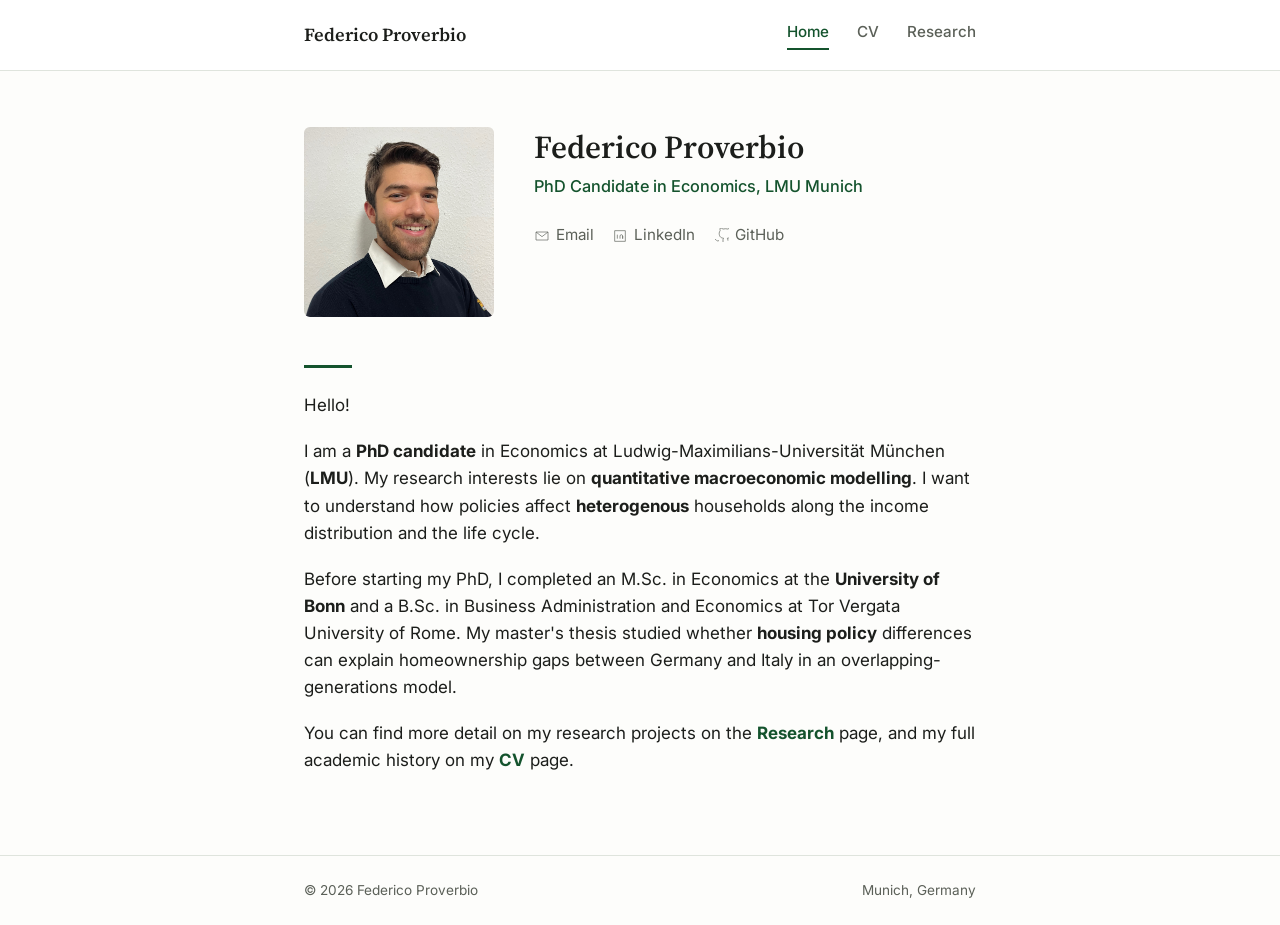
==== index.html @ a1dd807e "Adjusted bold fonts" ====
<!DOCTYPE html>
<html lang="en">
<head>
<meta charset="UTF-8">
<meta name="viewport" content="width=device-width, initial-scale=1">
<title>Federico Proverbio</title>
<meta name="description" content="Federico Proverbio — PhD Candidate in Economics, LMU.">
<link rel="stylesheet" href="style.css">
</head>
<body>

<nav class="site-nav">
  <div class="wrap">
    <a class="brand" href="index.html">Federico Proverbio</a>
    <div class="links">
      <a href="index.html" class="active">Home</a>
      <a href="cv.html">CV</a>
      <a href="research.html">Research</a>
    </div>
  </div>
</nav>

<main>
  <div class="wrap">

    <section class="hero">
      <img src="images/Federico_Photo.JPG" alt="Photo of Federico Proverbio">
      <div class="hero-text">
        <h1>Federico Proverbio</h1>
        <div class="role">PhD Candidate in Economics, LMU Munich</div>
        <div class="contact-row">
          <a href="mailto:Federico.Proverbio@lmu.de">
            <svg viewBox="0 0 24 24"><path d="M3 6h18v12H3z"/><path d="M3 6l9 7 9-7"/></svg>
            Email
          </a>
          <a href="https://www.linkedin.com/in/federico-proverbio" target="_blank" rel="noopener">
            <svg viewBox="0 0 24 24"><path d="M4 4h16v16H4z" stroke-linejoin="round"/><path d="M8 10v6M8 7v.01M12 16v-4c0-1.2 1-2 2-2s2 .8 2 2v4M16 16v-4"/></svg>
            LinkedIn
          </a>
          <a href="https://github.com/federicoproverbio03" target="_blank" rel="noopener">
            <svg viewBox="0 0 24 24"><path d="M9 19c-4 1.5-4-2-6-2m12 4v-3.4c0-1 .3-1.6 1-2.2-3.3-.4-6.7-1.6-6.7-7.4 0-1.6.6-3 1.5-4-.2-.4-.7-2 .1-4 0 0 1.3-.4 4.1 1.6a14 14 0 0 1 7.4 0c2.8-2 4.1-1.6 4.1-1.6.8 2 .3 3.6.1 4 1 1 1.5 2.4 1.5 4 0 5.8-3.4 7-6.7 7.4.5.5 1 1.4 1 2.8V19"/></svg>
            GitHub
          </a>
        </div>
      </div>
    </section>

    <hr class="hero-rule">

    <section class="bio">
      <p>
      </p>
        Hello!
      </p>
        I am a <b>PhD candidate</b> in Economics at Ludwig-Maximilians-Universität München (<b>LMU</b>).

       My research interests lie on <b>quantitative macroeconomic modelling</b>. I want to understand how
       policies affect <b>heterogenous</b> households along the income distribution and the life cycle. 
      </p>
      <p>
        Before starting my PhD, I completed an M.Sc. in Economics at the <b>University of Bonn</b>
        and a B.Sc. in Business Administration and Economics at Tor Vergata University
        of Rome. My master's thesis studied whether <b>housing policy</b> differences can explain
        homeownership gaps between Germany and Italy in an overlapping-generations model.
      </p>
      <p>
        You can find more detail on my research projects on the
        <b><a href="research.html">Research</a></b> page, and my full academic history on my
        <b><a href="cv.html">CV</a></b> page.
      </p>
    </section>

  </div>
</main>

<footer>
  <div class="wrap">
    <span>© 2026 Federico Proverbio</span>
    <span>Munich, Germany</span>
  </div>
</footer>

</body>
</html>
---- style.css ----
/* ============================================================
   Federico Proverbio — academic site
   ============================================================ */

@import url('https://fonts.googleapis.com/css2?family=Source+Serif+4:opsz,wght@8..60,400;8..60,600;8..60,700&family=Inter:wght@400;500;600&display=swap');

:root {
  --bg: #fdfdfb;
  --surface: #ffffff;
  --ink: #1c1e1b;
  --ink-muted: #5b6058;
  --accent: #14532d;
  --accent-soft: #e4ede6;
  --border: #dfe4dd;
  --max-width: 720px;
}

* { box-sizing: border-box; }

html {
  scroll-behavior: smooth;
}

body {
  margin: 0;
  background: var(--bg);
  color: var(--ink);
  font-family: 'Inter', -apple-system, BlinkMacSystemFont, 'Segoe UI', sans-serif;
  font-size: 17px;
  line-height: 1.6;
  -webkit-font-smoothing: antialiased;
}

a {
  color: var(--accent);
  text-decoration: none;
}
a:hover, a:focus-visible {
  text-decoration: underline;
}

h1, h2, h3 {
  font-family: 'Source Serif 4', Georgia, serif;
  font-weight: 600;
  color: var(--ink);
  line-height: 1.25;
  margin: 0 0 0.5em;
}

/* ---------- Layout shell ---------- */
.wrap {
  max-width: var(--max-width);
  margin: 0 auto;
  padding: 0 24px;
}

/* ---------- Nav ---------- */
.site-nav {
  border-bottom: 1px solid var(--border);
  background: var(--surface);
}
.site-nav .wrap {
  display: flex;
  align-items: center;
  justify-content: space-between;
  padding-top: 20px;
  padding-bottom: 20px;
  flex-wrap: wrap;
  gap: 12px;
}
.site-nav .brand {
  font-family: 'Source Serif 4', Georgia, serif;
  font-weight: 600;
  font-size: 1.15rem;
  color: var(--ink);
  text-decoration: none;
}
.site-nav .links {
  display: flex;
  gap: 28px;
}
.site-nav .links a {
  color: var(--ink-muted);
  font-size: 0.95rem;
  font-weight: 500;
  padding-bottom: 4px;
  border-bottom: 2px solid transparent;
}
.site-nav .links a:hover,
.site-nav .links a.active {
  color: var(--accent);
  text-decoration: none;
  border-bottom-color: var(--accent);
}

/* ---------- Main / footer ---------- */
main {
  padding: 56px 0 40px;
}
footer {
  border-top: 1px solid var(--border);
  margin-top: 40px;
}
footer .wrap {
  padding: 24px;
  font-size: 0.85rem;
  color: var(--ink-muted);
  display: flex;
  justify-content: space-between;
  flex-wrap: wrap;
  gap: 8px;
}

/* ---------- Hero (home page) ---------- */
.hero {
  display: flex;
  gap: 40px;
  align-items: flex-start;
  margin-bottom: 48px;
}
.hero img {
  width: 190px;
  height: 190px;
  object-fit: cover;
  border-radius: 6px;
  flex-shrink: 0;
}
.hero-text h1 {
  font-size: 2rem;
  margin-bottom: 6px;
}
.hero-text .role {
  color: var(--accent);
  font-weight: 500;
  margin-bottom: 18px;
  font-size: 1.02rem;
}
.hero-rule {
  width: 48px;
  height: 3px;
  background: var(--accent);
  border: none;
  margin: 8px 0 24px;
}

.bio p {
  margin: 0 0 1.1em;
  color: var(--ink);
}
.bio p:last-child { margin-bottom: 0; }

/* ---------- Contact row ---------- */
.contact-row {
  display: flex;
  flex-wrap: wrap;
  gap: 18px;
  margin-top: 24px;
  font-size: 0.95rem;
}
.contact-row a {
  color: var(--ink-muted);
  display: inline-flex;
  align-items: center;
  gap: 6px;
}
.contact-row a:hover { color: var(--accent); text-decoration: none; }
.contact-row svg { width: 16px; height: 16px; stroke: currentColor; fill: none; }

/* ---------- Section heading pattern (echoes the CV's green rule) ---------- */
.section-title {
  font-size: 1.4rem;
  margin-bottom: 4px;
}
.section-rule {
  border: none;
  height: 2px;
  background: var(--accent);
  width: 100%;
  margin: 0 0 28px;
  opacity: 0.85;
}

/* ---------- CV page ---------- */
.cv-download {
  display: inline-flex;
  align-items: center;
  gap: 8px;
  background: var(--accent);
  color: #fff;
  padding: 11px 20px;
  border-radius: 5px;
  font-weight: 500;
  font-size: 0.95rem;
  margin: 6px 0 32px;
}
.cv-download:hover {
  background: #0f3f22;
  text-decoration: none;
  color: #fff;
}
.pdf-frame {
  width: 100%;
  height: 780px;
  border: 1px solid var(--border);
  border-radius: 6px;
  background: var(--surface);
}
.pdf-fallback {
  font-size: 0.9rem;
  color: var(--ink-muted);
  margin-top: 10px;
}

/* ---------- Research entries ---------- */
.project {
  margin-bottom: 40px;
  padding-bottom: 36px;
  border-bottom: 1px solid var(--border);
}
.project:last-child { border-bottom: none; }
.project h3 {
  font-size: 1.2rem;
  margin-bottom: 4px;
}
.project .meta {
  color: var(--ink-muted);
  font-size: 0.92rem;
  margin-bottom: 14px;
}
.project .meta .year {
  color: var(--accent);
  font-weight: 600;
}
.project p.desc {
  margin: 0 0 16px;
}
.project-links {
  display: flex;
  flex-wrap: wrap;
  gap: 10px;
}
.project-links a {
  display: inline-flex;
  align-items: center;
  gap: 6px;
  font-size: 0.88rem;
  font-weight: 500;
  color: var(--accent);
  background: var(--accent-soft);
  padding: 7px 14px;
  border-radius: 5px;
}
.project-links a:hover {
  background: var(--accent);
  color: #fff;
  text-decoration: none;
}
.project-links svg { width: 14px; height: 14px; stroke: currentColor; fill: none; }

.placeholder-note {
  font-size: 0.82rem;
  color: var(--ink-muted);
  font-style: italic;
}

/* ---------- Responsive ---------- */
@media (max-width: 620px) {
  body { font-size: 16px; }
  .hero { flex-direction: column; gap: 20px; }
  .hero img { width: 140px; height: 140px; }
  .hero-text h1 { font-size: 1.6rem; }
  .site-nav .links { gap: 18px; }
  .pdf-frame { height: 480px; }
}

@media (prefers-reduced-motion: reduce) {
  html { scroll-behavior: auto; }
}
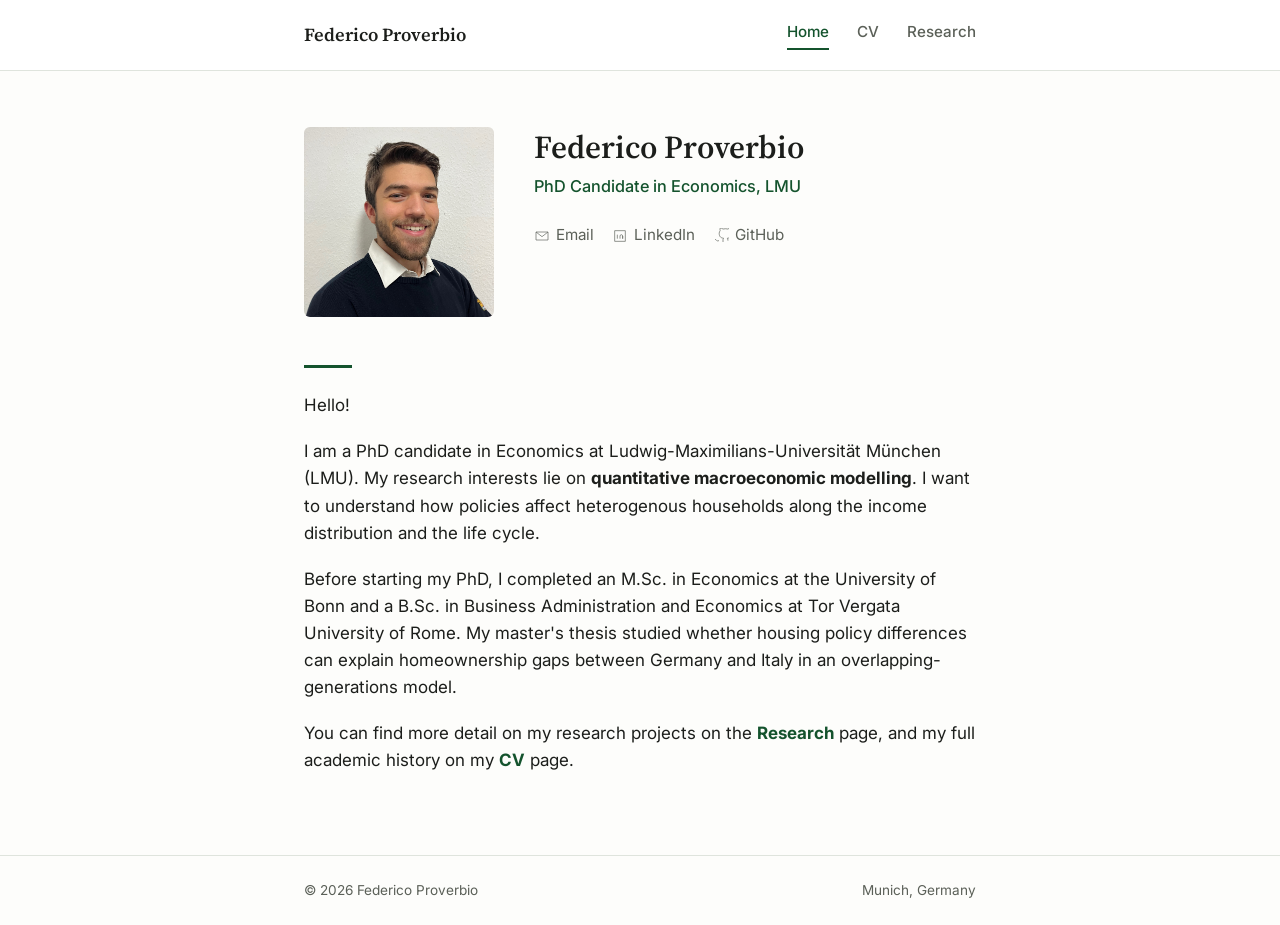
==== commit 0f880948: "Minor tweaks" ====
--- a/index.html
+++ b/index.html
@@ -27,7 +27,7 @@
       <img src="images/Federico_Photo.JPG" alt="Photo of Federico Proverbio">
       <div class="hero-text">
         <h1>Federico Proverbio</h1>
-        <div class="role">PhD Candidate in Economics, LMU Munich</div>
+        <div class="role">PhD Candidate in Economics, LMU</div>
         <div class="contact-row">
           <a href="mailto:Federico.Proverbio@lmu.de">
             <svg viewBox="0 0 24 24"><path d="M3 6h18v12H3z"/><path d="M3 6l9 7 9-7"/></svg>
@@ -52,15 +52,15 @@
       </p>
         Hello!
       </p>
-        I am a <b>PhD candidate</b> in Economics at Ludwig-Maximilians-Universität München (<b>LMU</b>).
+        I am a PhD candidate in Economics at Ludwig-Maximilians-Universität München (LMU).
 
        My research interests lie on <b>quantitative macroeconomic modelling</b>. I want to understand how
-       policies affect <b>heterogenous</b> households along the income distribution and the life cycle. 
+       policies affect heterogenous households along the income distribution and the life cycle. 
       </p>
       <p>
-        Before starting my PhD, I completed an M.Sc. in Economics at the <b>University of Bonn</b>
+        Before starting my PhD, I completed an M.Sc. in Economics at the University of Bonn
         and a B.Sc. in Business Administration and Economics at Tor Vergata University
-        of Rome. My master's thesis studied whether <b>housing policy</b> differences can explain
+        of Rome. My master's thesis studied whether housing policy differences can explain
         homeownership gaps between Germany and Italy in an overlapping-generations model.
       </p>
       <p>
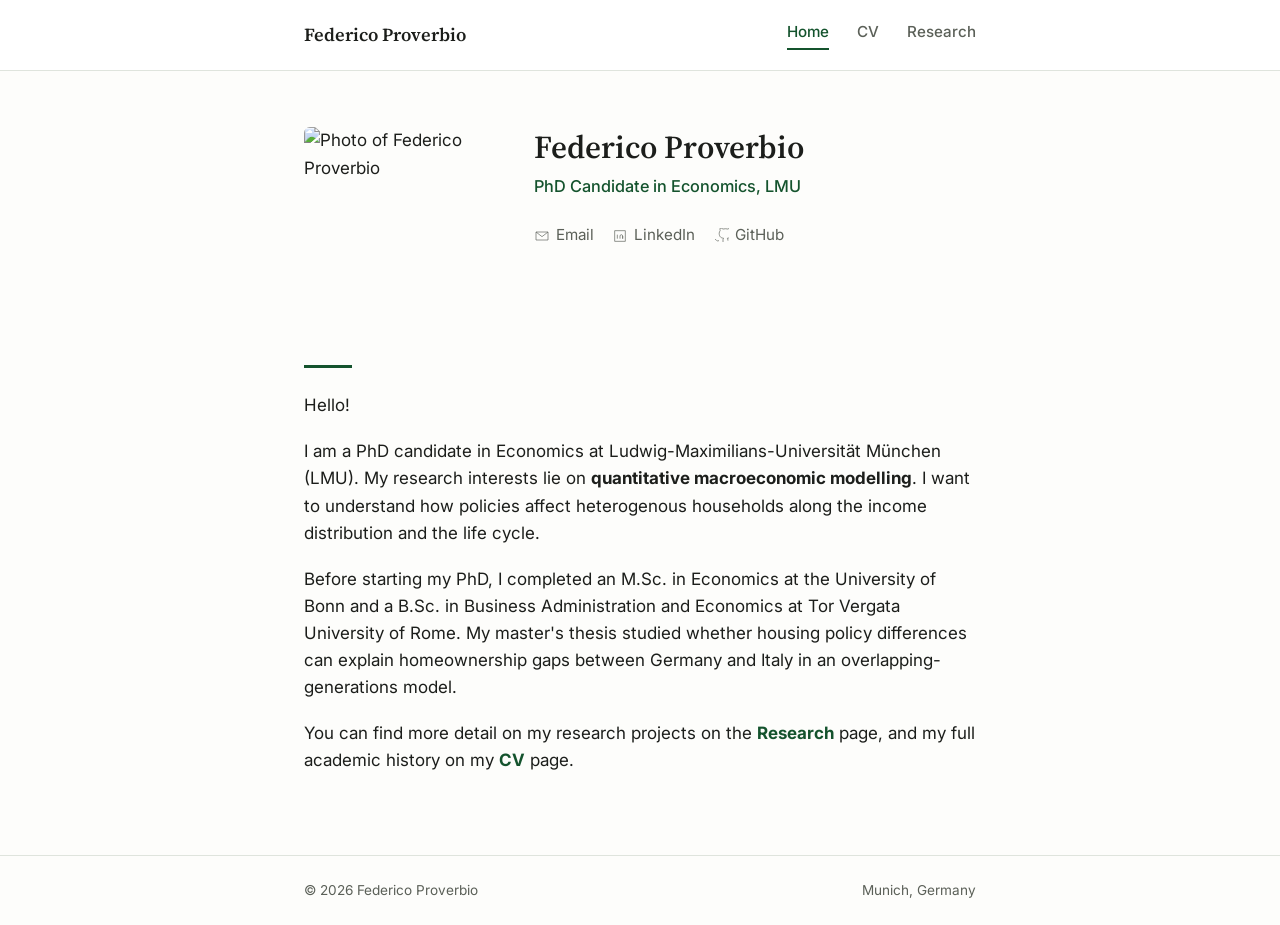
==== commit ecb7aabe: "New Pic" ====
--- a/index.html
+++ b/index.html
@@ -24,7 +24,7 @@
   <div class="wrap">
 
     <section class="hero">
-      <img src="images/Federico_Photo.JPG" alt="Photo of Federico Proverbio">
+      <img src="images/Provebio_Federico_2026_quer.JPG" alt="Photo of Federico Proverbio">
       <div class="hero-text">
         <h1>Federico Proverbio</h1>
         <div class="role">PhD Candidate in Economics, LMU</div>
@@ -37,7 +37,7 @@
             <svg viewBox="0 0 24 24"><path d="M4 4h16v16H4z" stroke-linejoin="round"/><path d="M8 10v6M8 7v.01M12 16v-4c0-1.2 1-2 2-2s2 .8 2 2v4M16 16v-4"/></svg>
             LinkedIn
           </a>
-          <a href="https://github.com/federicoproverbio03" target="_blank" rel="noopener">
+          <a href="https://github.com/federico-proverbio" target="_blank" rel="noopener">
             <svg viewBox="0 0 24 24"><path d="M9 19c-4 1.5-4-2-6-2m12 4v-3.4c0-1 .3-1.6 1-2.2-3.3-.4-6.7-1.6-6.7-7.4 0-1.6.6-3 1.5-4-.2-.4-.7-2 .1-4 0 0 1.3-.4 4.1 1.6a14 14 0 0 1 7.4 0c2.8-2 4.1-1.6 4.1-1.6.8 2 .3 3.6.1 4 1 1 1.5 2.4 1.5 4 0 5.8-3.4 7-6.7 7.4.5.5 1 1.4 1 2.8V19"/></svg>
             GitHub
           </a>
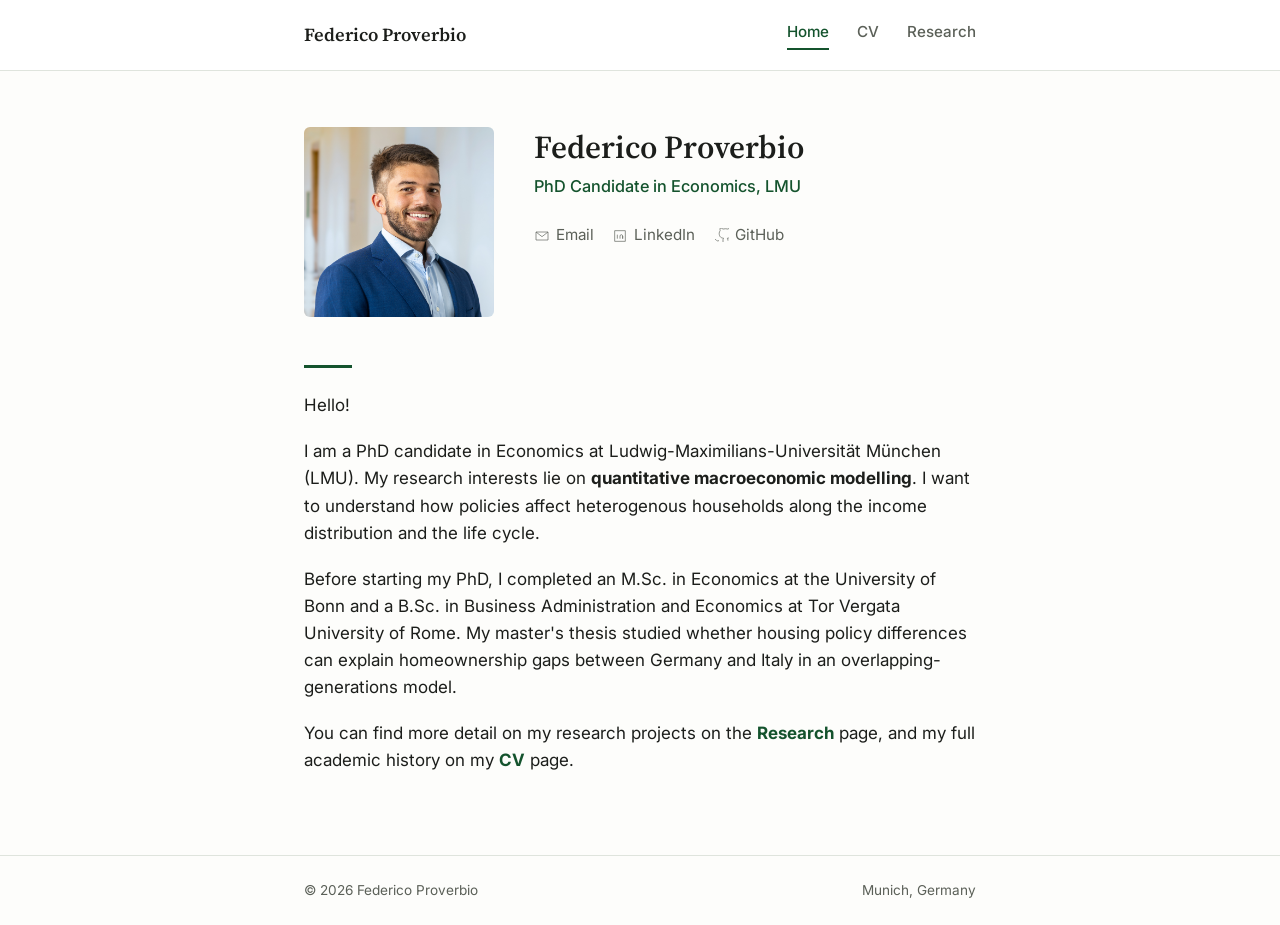
==== commit 1d23c844: "Solved issue on photo" ====
--- a/index.html
+++ b/index.html
@@ -24,7 +24,7 @@
   <div class="wrap">
 
     <section class="hero">
-      <img src="images/Provebio_Federico_2026_quer.JPG" alt="Photo of Federico Proverbio">
+      <img src="images/Provebio_Federico_2026_quer.jpg" alt="Photo of Federico Proverbio">
       <div class="hero-text">
         <h1>Federico Proverbio</h1>
         <div class="role">PhD Candidate in Economics, LMU</div>
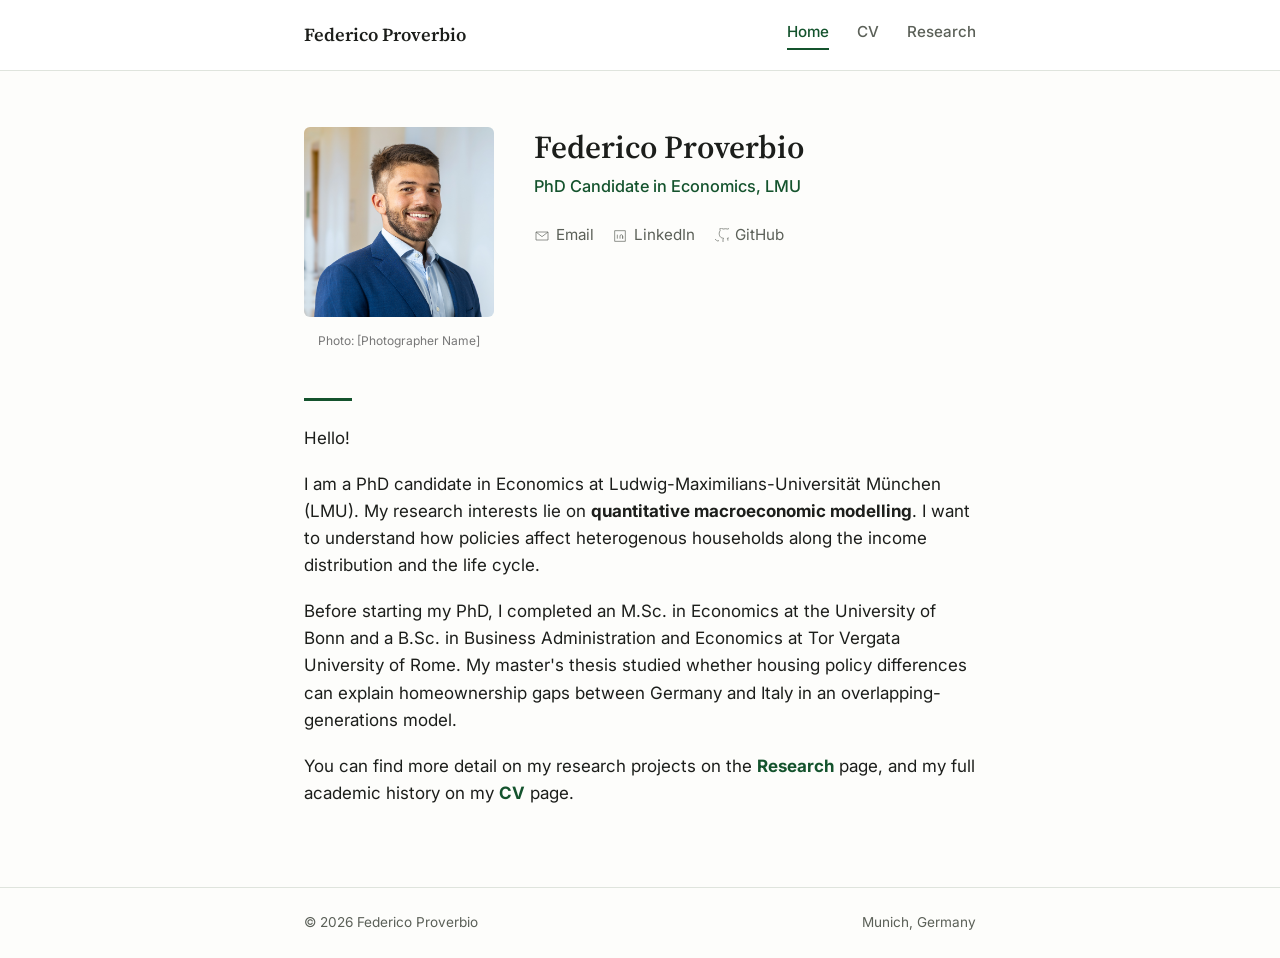
==== commit b118e6f8: "Add credit photo" ====
--- a/index.html
+++ b/index.html
@@ -24,8 +24,13 @@
   <div class="wrap">
 
     <section class="hero">
-      <img src="images/Provebio_Federico_2026_quer.jpg" alt="Photo of Federico Proverbio">
-      <div class="hero-text">
+      <div class="hero-image-wrapper">
+        <img src="images/Provebio_Federico_2026_quer.jpg" alt="Photo of Federico Proverbio">
+        <div class="photo-credit">Photo: [Photographer Name]</div>
+      </div>
+  
+  <div class="hero-text">
+    <!-- Rest of your hero text code remains the same -->
         <h1>Federico Proverbio</h1>
         <div class="role">PhD Candidate in Economics, LMU</div>
         <div class="contact-row">
--- a/style.css
+++ b/style.css
@@ -276,3 +276,10 @@
 @media (prefers-reduced-motion: reduce) {
   html { scroll-behavior: auto; }
 }
+
+.photo-credit {
+  color: #777; /* Grey color */
+  font-size: 0.75rem; /* Small character size */
+  margin-top: 5px; /* Adds a little breathing room below the image */
+  text-align: center; /* Centers the credit under the image */
+}
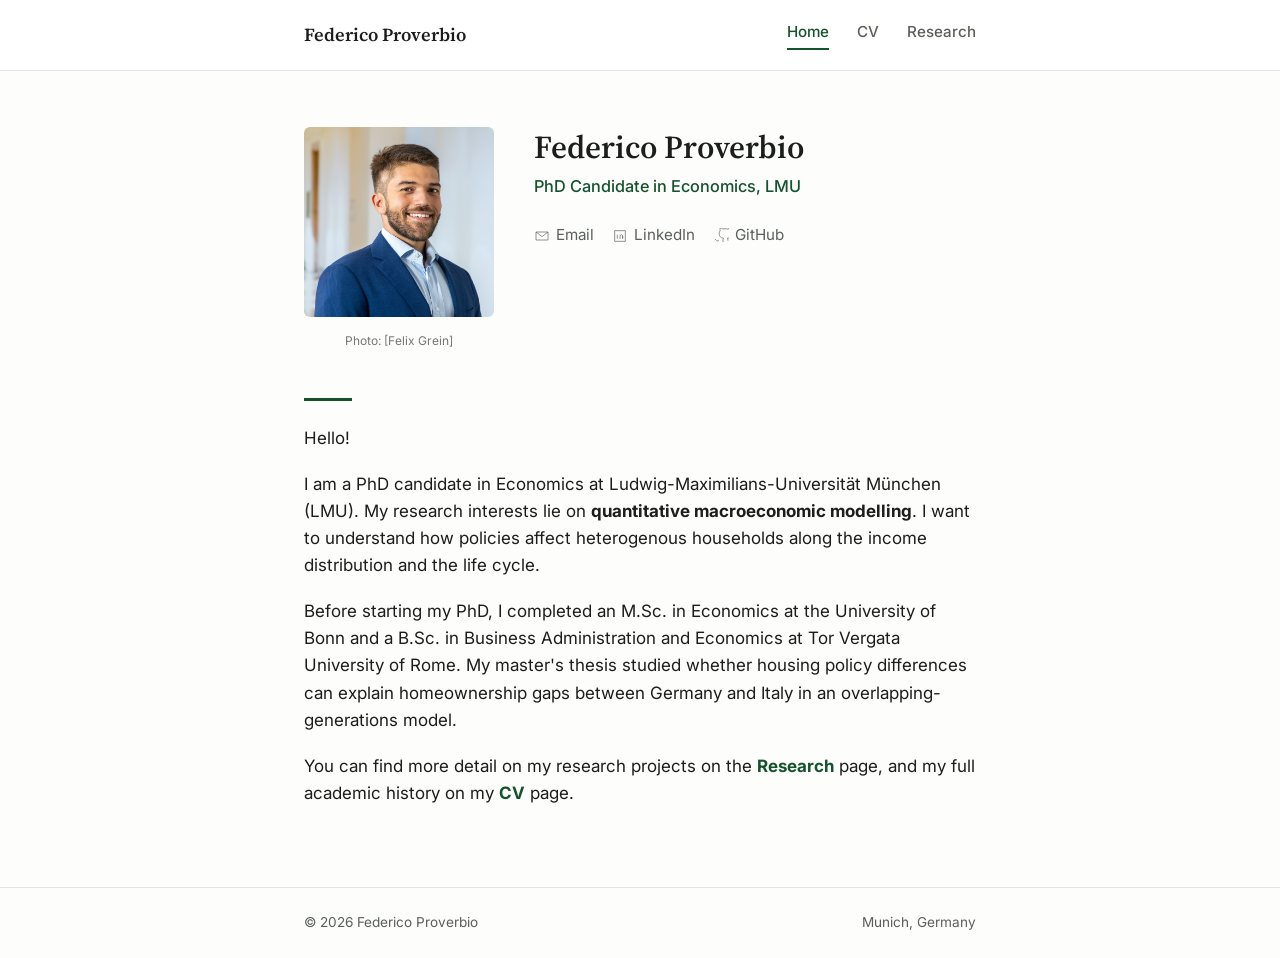
==== commit 84500b40: "New Name" ====
--- a/index.html
+++ b/index.html
@@ -26,7 +26,7 @@
     <section class="hero">
       <div class="hero-image-wrapper">
         <img src="images/Provebio_Federico_2026_quer.jpg" alt="Photo of Federico Proverbio">
-        <div class="photo-credit">Photo: [Photographer Name]</div>
+        <div class="photo-credit">Photo: [Felix Grein]</div>
       </div>
   
   <div class="hero-text">
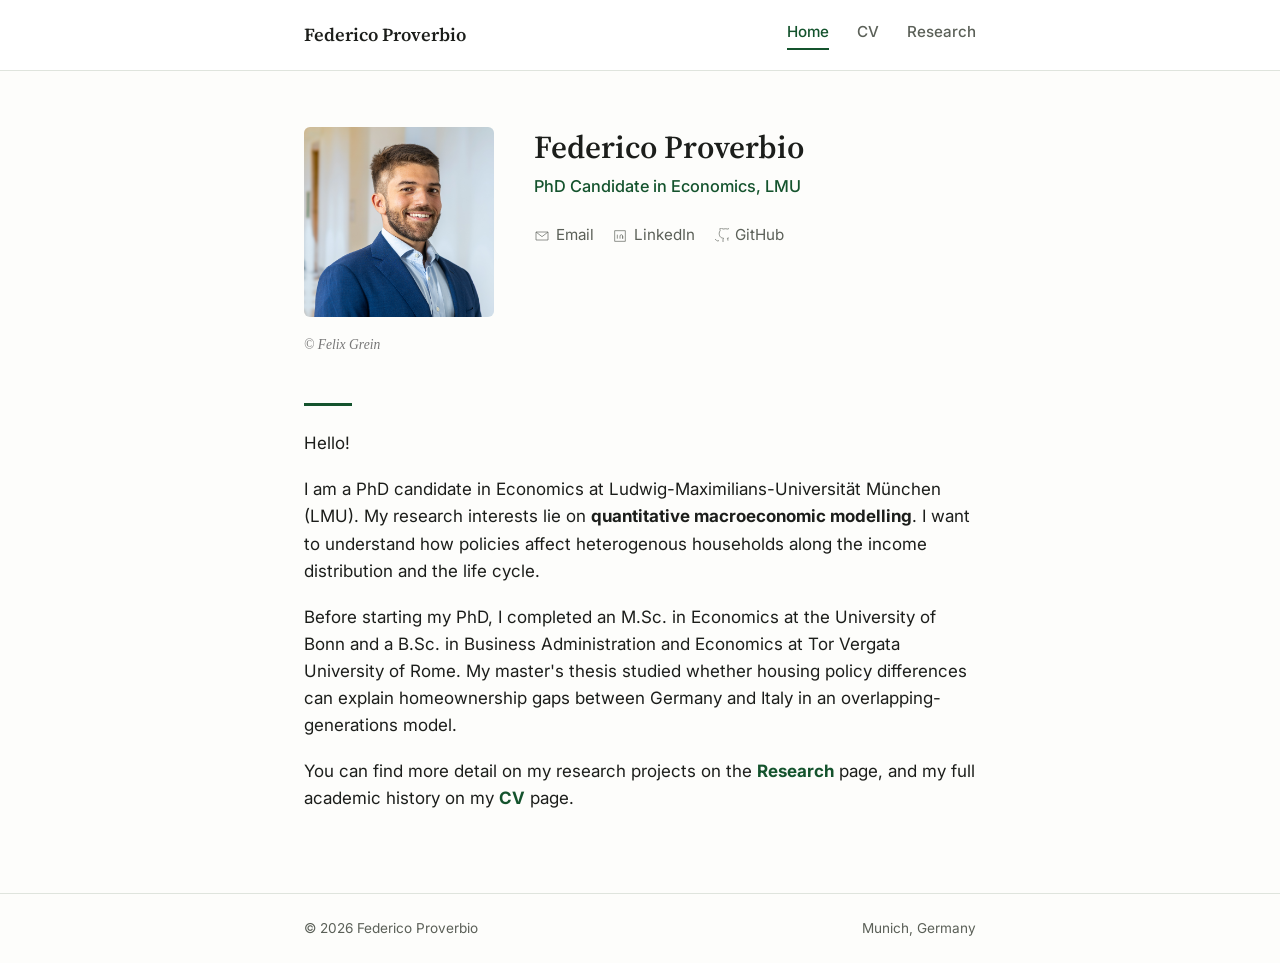
==== commit 8ac024da: "New font credits" ====
--- a/index.html
+++ b/index.html
@@ -26,7 +26,7 @@
     <section class="hero">
       <div class="hero-image-wrapper">
         <img src="images/Provebio_Federico_2026_quer.jpg" alt="Photo of Federico Proverbio">
-        <div class="photo-credit">Photo: [Felix Grein]</div>
+        <div class="photo-credit">&copy; Felix Grein</div>
       </div>
   
   <div class="hero-text">
--- a/style.css
+++ b/style.css
@@ -278,8 +278,15 @@
 }
 
 .photo-credit {
-  color: #777; /* Grey color */
-  font-size: 0.75rem; /* Small character size */
-  margin-top: 5px; /* Adds a little breathing room below the image */
-  text-align: center; /* Centers the credit under the image */
+  color: #777; /* Grey text */
+  font-size: 0.85rem; /* Small character size */
+  font-style: italic; /* Italicized text */
+  font-family: Georgia, "Times New Roman", Times, serif; /* Serif font */
+  margin-top: 8px; 
+  text-align: left; /* Left-aligned */
+}
+
+/* Ensure the wrapper only takes up the width of the image so the left-alignment matches the photo's edge */
+.hero-image-wrapper {
+  display: inline-block; 
 }
